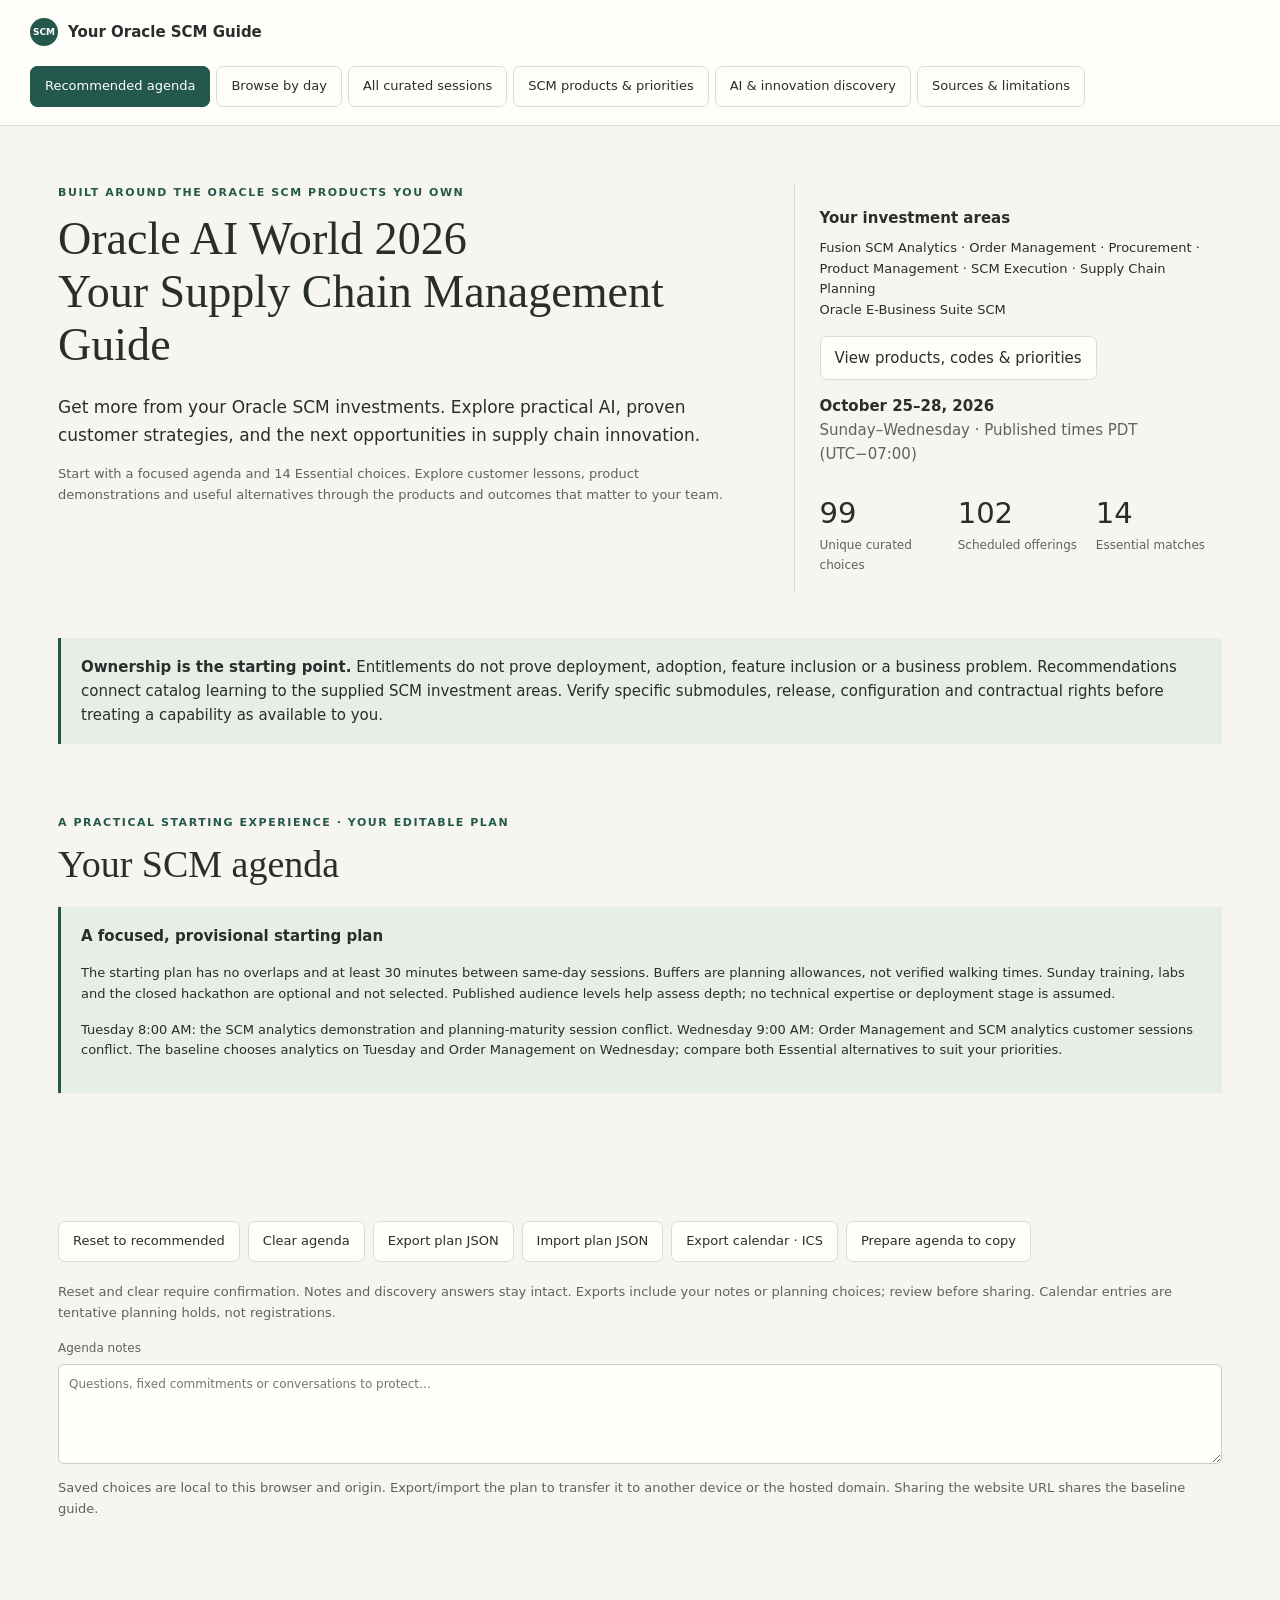
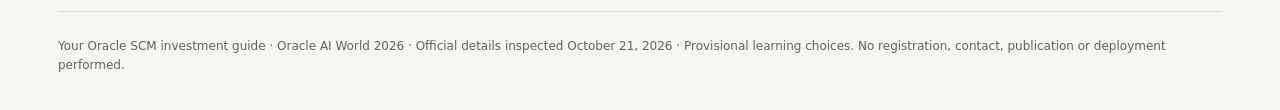
==== layout.html @ 31e5a720 "Add files via upload" ====
<!doctype html><html lang="en"><head><meta charset="utf-8"><meta name="viewport" content="width=device-width, initial-scale=1"><meta name="description" content="An investment-focused Oracle SCM learning and agenda guide for Oracle AI World 2026."><title>Oracle AI World 2026 | Your Supply Chain Management Guide</title><style>
:root{--paper:#fffefa;--bg:#f6f5ef;--ink:#272e2b;--muted:#5b655f;--line:#d9ded6;--accent:#24584d;--pale:#e7eee6;--gold:#866437}*{box-sizing:border-box}body{margin:0;background:var(--bg);color:var(--ink);font:15px/1.6 system-ui,-apple-system,"Segoe UI",sans-serif}button,input,select,textarea{font:inherit}button,a,input,select,textarea,summary{outline-offset:4px}button{cursor:pointer;background:var(--paper);border:1px solid var(--line);border-radius:7px;padding:9px 14px;color:var(--ink)}button:hover{border-color:var(--accent)}button[aria-pressed=true],button.active{color:white;background:var(--accent);border-color:var(--accent)}a{color:var(--accent);text-underline-offset:3px}h1,h2,h3{line-height:1.15}h1,h2{font-family:Georgia,serif;font-weight:400}h1{font-size:clamp(38px,5vw,64px);margin:12px 0 22px}h2{font-size:clamp(28px,3.5vw,38px);margin:12px 0 20px}h3{font-size:20px;margin:18px 0 12px}p{margin:8px 0 15px}.muted{color:var(--muted)}.small{font-size:13px}.eyebrow{text-transform:uppercase;letter-spacing:.14em;font-size:11px;font-weight:700;color:var(--accent)}.wrap{max-width:1220px;padding:0 28px;margin:auto}.brandbar{background:var(--paper);border-bottom:1px solid var(--line)}.brandinner{display:flex;justify-content:space-between;align-items:center;gap:20px;padding:18px 0;flex-wrap:wrap}.brand{font-weight:700;display:flex;align-items:center;gap:10px}.mark{display:inline-grid;place-items:center;border-radius:50%;background:var(--accent);color:white;width:28px;height:28px}nav{display:flex;gap:6px;flex-wrap:wrap}nav button{font-size:13px}.hero{display:grid;grid-template-columns:1.6fr 1fr;gap:50px;padding:58px 0 35px}.intro{font-size:17px;max-width:720px}.hero-aside{border-left:1px solid var(--line);padding:8px 0 8px 25px}.hero-aside strong{display:block}.facts{display:grid;grid-template-columns:repeat(3,1fr);gap:12px;margin:24px 0 10px}.facts b{display:block;font-size:29px;font-weight:500;color:var(--ink)}.facts span{font-size:12px;color:var(--muted)}.note{border-left:3px solid var(--accent);background:var(--pale);padding:17px 20px;margin:10px 0 25px}.panel{padding:20px 0 50px}.panel[hidden]{display:none!important}.start-grid{display:grid;grid-template-columns:repeat(2,1fr);gap:12px;margin:25px 0 40px}.starter{background:var(--paper);border:1px solid var(--line);border-radius:10px;padding:20px;text-align:left}.starter span{display:block}.starter .title{font:22px/1.25 Georgia,serif;margin:9px 0}.badge{display:inline-block;padding:4px 9px;background:var(--pale);border:1px solid #d2dfd0;border-radius:20px;font-size:11px;line-height:1.5}.badge.conditional{background:#f2eddc;border-color:#e3d7bb}.badge.adjacent{background:#efefea;border-color:#ddd}.toolbar{display:grid;grid-template-columns:2fr 1.4fr 1.4fr;gap:12px;padding:18px;background:var(--paper);border:1px solid var(--line);border-radius:10px}.toolbar.secondary{grid-template-columns:repeat(4,1fr);margin-top:10px}label{display:block;font-size:12px;color:var(--muted)}input,select,textarea{width:100%;border:1px solid #c8d1c7;border-radius:6px;padding:10px;background:var(--paper);color:var(--ink);margin-top:6px;min-width:0}.viewbar{display:flex;justify-content:space-between;gap:14px;align-items:center;margin:17px 0}.viewbar label{min-width:210px}.group-title{font:28px/1.2 Georgia,serif;margin:30px 0 16px}.session{background:var(--paper);border:1px solid var(--line);border-radius:10px;margin:11px 0;overflow:hidden}.session>summary{cursor:pointer;padding:19px 21px;list-style:none;display:flex;justify-content:space-between;gap:16px}.session>summary::-webkit-details-marker{display:none}.session>summary:after{content:'+';font-size:25px;color:var(--accent)}.session[open]>summary:after{content:'−'}.session .title{font-size:18px;line-height:1.35;display:block;font-weight:650;margin:6px 0 9px}.meta{display:flex;gap:8px;align-items:center;flex-wrap:wrap;color:var(--muted);font-size:12px}.session-body{border-top:1px solid var(--line);padding:22px}.judgments{display:grid;grid-template-columns:1fr 1fr;gap:24px;background:#f2f4ed;padding:18px;border-radius:8px;margin:15px 0}.judgments strong{font-size:13px;color:var(--accent)}.judgments p{font-size:14px;margin:8px 0 0}.tags{display:flex;gap:7px;flex-wrap:wrap;margin-bottom:15px}.tag{font-size:11px;border:1px solid var(--line);padding:3px 8px;border-radius:15px}.fields{display:grid;grid-template-columns:1fr 1fr;gap:15px 25px;margin:20px 0}.fields>div{border-bottom:1px solid var(--line);padding-bottom:11px}.fields dt{font-size:11px;color:var(--muted);text-transform:uppercase;letter-spacing:.05em}.fields dd{margin:6px 0 0;font-size:14px;overflow-wrap:anywhere}.fields .wide{grid-column:1/-1}.slots{width:100%;border-collapse:collapse;font-size:13px;margin:12px 0}.slots th,.slots td{text-align:left;border-bottom:1px solid var(--line);padding:9px 10px 9px 0;vertical-align:top}.actions{display:flex;gap:12px;flex-wrap:wrap;align-items:center}.actions button{font-size:12px}.full-desc{margin:17px 0 0}.full-desc summary{cursor:pointer;color:var(--accent);font-size:13px}.full-desc p{font-size:14px;margin-top:14px}.question{display:grid;grid-template-columns:45px 1fr;gap:15px;background:var(--paper);border:1px solid var(--line);border-radius:10px;margin:16px 0;padding:25px}.qnum{font:28px Georgia,serif;color:var(--accent)}.question h3{margin:8px 0 14px;font-size:19px}.question textarea{min-height:80px;font-size:14px}.sessionlinks{display:flex;gap:6px;flex-wrap:wrap;margin:12px 0}.sessionlinks button{font-size:12px;padding:5px 8px}.first-set{display:flex;gap:8px;flex-wrap:wrap;margin:18px 0}.path{background:var(--paper);padding:23px;border:1px solid var(--line);border-radius:10px;margin:15px 0}.path h3{margin-top:0;font:25px Georgia,serif}.coverage-grid{display:grid;grid-template-columns:repeat(4,1fr);gap:12px;margin:25px 0}.coverage-grid>div{background:var(--paper);border:1px solid var(--line);padding:20px;border-radius:9px}.coverage-grid b{display:block;font:32px Georgia,serif}.coverage-grid span{font-size:12px;color:var(--muted)}.table-wrap{overflow-x:auto}.guide-table{border-collapse:collapse;width:100%;background:var(--paper);font-size:14px}.guide-table th,.guide-table td{border:1px solid var(--line);padding:13px;text-align:left;vertical-align:top}.guide-table th{background:var(--pale)}.coverage-copy{max-width:1000px}.coverage-copy h3{margin-top:30px}.footer{border-top:1px solid var(--line);padding:25px 0 35px;color:var(--muted);font-size:12px}.empty{padding:35px;background:var(--paper);border:1px dashed var(--line);border-radius:9px}.dialog{max-width:940px;width:calc(100% - 30px);max-height:90vh;overflow:auto;border:1px solid var(--line);border-radius:12px;padding:25px;background:var(--paper);color:var(--ink)}dialog::backdrop{background:#152b24aa}.dialoghead{display:flex;justify-content:space-between;align-items:start;gap:20px}.dialoghead h2{font-size:28px;margin-top:0}.dialoghead button{flex-shrink:0}.status{font-size:12px;min-height:25px;color:var(--muted)}.need-list li{margin:9px 0}button[disabled]{cursor:default;opacity:.7}@media(max-width:850px){.hero{grid-template-columns:1fr;gap:24px;padding-top:35px}.hero-aside{border-left:2px solid var(--line);padding-left:20px}.toolbar{grid-template-columns:1fr 1fr}.toolbar>label:first-child{grid-column:1/-1}.toolbar.secondary{grid-template-columns:1fr 1fr}.coverage-grid{grid-template-columns:1fr 1fr}}@media(max-width:550px){.wrap{padding:0 17px}.brandinner{gap:14px}nav button{padding:8px;font-size:12px}.start-grid,.fields,.judgments{grid-template-columns:1fr}.toolbar,.toolbar.secondary{grid-template-columns:1fr}.toolbar>label:first-child{grid-column:auto}.viewbar{align-items:start;flex-direction:column}.viewbar label{width:100%}.question{grid-template-columns:1fr;padding:20px}.qnum{font-size:24px}.session>summary,.session-body{padding:17px}.slots th,.slots td{font-size:12px}.dialog{padding:18px}.dialoghead h2{font-size:23px}.coverage-grid>div{padding:14px}}@media(prefers-reduced-motion:reduce){*{scroll-behavior:auto!important}}
.day-browser{scroll-margin-top:20px;margin-top:22px}.day-switch{display:flex;gap:8px;overflow-x:auto;padding:10px 0 16px;max-width:100%;scrollbar-width:thin}.day-switch button{flex:0 0 auto;text-align:left;min-width:135px}.day-switch small{display:block;font-size:11px;opacity:.8;margin-top:3px}.view-switch{display:flex;gap:7px;flex-wrap:wrap}.view-switch button{font-size:12px}.toolbar.secondary{grid-template-columns:repeat(3,1fr)}.time-heading{font:18px/1.3 Georgia,serif;color:var(--accent);margin:22px 0 9px;padding-left:15px;border-left:3px solid var(--accent)}@media(max-width:850px){.toolbar.secondary{grid-template-columns:1fr 1fr}}@media(max-width:550px){.toolbar.secondary{grid-template-columns:1fr}.day-switch button{min-width:125px}}
@media(max-width:550px){.day-switch{display:grid;grid-template-columns:repeat(2,minmax(0,1fr));overflow:visible}.day-switch button{min-width:0;width:100%}.day-switch button:first-child{grid-column:1/-1}}</style><link rel="stylesheet" href="agenda.css"></head><body>
<header class="brandbar"><div class="wrap brandinner"><div class="brand"><span class="mark" style="font-size:9px">SCM</span>Your Oracle SCM Guide</div><nav aria-label="Main navigation"><button data-panel="agenda" aria-pressed="true">Recommended agenda</button><button id="browseDays">Browse by day</button><button data-panel="shortlist" aria-pressed="false">All curated sessions</button><button data-panel="products" aria-pressed="false">SCM products &amp; priorities</button><button data-panel="questions" aria-pressed="false">AI &amp; innovation discovery</button><button data-panel="coverage" aria-pressed="false">Sources &amp; limitations</button></nav></div></header>
<main class="wrap"><section class="hero"><div><div class="eyebrow">Built around the Oracle SCM products you own</div><h1 class="guide-title">Oracle AI World 2026<br>Your Supply Chain Management Guide</h1><p class="intro">Get more from your Oracle SCM investments. Explore practical AI, proven customer strategies, and the next opportunities in supply chain innovation.</p><p class="small muted">Start with a focused agenda and 14 Essential choices. Explore customer lessons, product demonstrations and useful alternatives through the products and outcomes that matter to your team.</p></div><aside class="hero-aside profile-facts"><strong>Your investment areas</strong><p class="small">Fusion SCM Analytics · Order Management · Procurement · Product Management · SCM Execution · Supply Chain Planning<br>Oracle E-Business Suite SCM</p><button data-panel="products">View products, codes &amp; priorities</button><strong>October 25–28, 2026</strong><span class="muted">Sunday–Wednesday · Published times PDT (UTC−07:00)</span><div class="facts"><span><b>99</b>Unique curated choices</span><span><b>102</b>Scheduled offerings</span><span><b>14</b>Essential matches</span></div></aside></section>
<div class="note"><strong>Ownership is the starting point.</strong> Entitlements do not prove deployment, adoption, feature inclusion or a business problem. Recommendations connect catalog learning to the supplied SCM investment areas. Verify specific submodules, release, configuration and contractual rights before treating a capability as available to you.</div><div id="status" class="status" role="status" aria-live="polite"></div>
<section id="agenda" class="panel"><div class="eyebrow">A practical starting experience · your editable plan</div><h2 id="agendaHeading">Your SCM agenda</h2><div class="note"><strong>A focused, provisional starting plan</strong><p class="small" id="baselineExplanation"></p><p class="small">The starting plan has no overlaps and at least 30 minutes between same-day sessions. Buffers are planning allowances, not verified walking times. Sunday training, labs and the closed hackathon are optional and not selected. Published audience levels help assess depth; no technical expertise or deployment stage is assumed.</p><p class="small">Tuesday 8:00 AM: the SCM analytics demonstration and planning-maturity session conflict. Wednesday 9:00 AM: Order Management and SCM analytics customer sessions conflict. The baseline chooses analytics on Tuesday and Order Management on Wednesday; compare both Essential alternatives to suit your priorities.</p></div><div id="agendaStats" class="agenda-stats"></div><p id="agendaSaveStatus" class="status" role="status"></p><p id="agendaNotice" class="status" role="status" aria-live="polite"></p><div class="agenda-tools"><button id="resetRecommended">Reset to recommended</button><button id="clearAgenda">Clear agenda</button><button id="exportAgendaPlan">Export plan JSON</button><button id="openPlanImport">Import plan JSON</button><button id="exportCalendar">Export calendar · ICS</button><button id="copyAgenda">Prepare agenda to copy</button><div id="agendaCopyWrap" class="answer-copy" hidden><label for="agendaCopyText">Copy your agenda text<textarea id="agendaCopyText" readonly rows="10"></textarea></label></div></div><p class="small muted">Reset and clear require confirmation. Notes and discovery answers stay intact. Exports include your notes or planning choices; review before sharing. Calendar entries are tentative planning holds, not registrations.</p><label for="agendaNotes"><span id="agendaNotesLabel">Agenda notes</span><textarea id="agendaNotes" placeholder="Questions, fixed commitments or conversations to protect…"></textarea></label><p class="small muted">Saved choices are local to this browser and origin. Export/import the plan to transfer it to another device or the hosted domain. Sharing the website URL shares the baseline guide.</p><div id="agendaConflicts"></div><div id="myAgendaDays" class="day-switch" role="group" aria-label="Selected agenda day"></div><div id="myAgendaList"></div></section>
<section id="shortlist" class="panel" hidden><div class="eyebrow">Discover by investment area, value and depth</div><h2>All curated SCM sessions</h2><p class="muted">99 unique choices · 102 published offerings · 14 Essential · 25 Strongly Recommended · 35 Useful Alternatives · 25 Discovery. Broader choices have an explicit SCM connection and conditional scope. The repeated FDI workshop is one choice with both official IDs and times.</p><details><summary>14 Essential / strongest matches</summary><div id="topSet" class="start-grid"></div></details><div class="toolbar"><label>Search title, ID, speaker, scope or product<input id="search" type="search" placeholder="Try inventory, supplier, EBS or item data…"></label><label>SCM product / entitlement area<select id="theme"><option value="">All seven investment areas</option></select></label><label>Priority<select id="tier"><option value="">All four tiers</option></select></label></div>
<div class="toolbar secondary discovery-filters"><label>Business outcome<select id="priority"><option value="">All outcomes</option></select></label><label>AI &amp; automation<select id="ai"><option value="">Any AI / non-AI emphasis</option></select></label><label>Session style · interpreted<select id="sessionType"><option value="">All session styles</option></select></label><label>Speaker mix · published affiliations<select id="speakerMix"><option value="">All speaker mixes</option></select></label><label>Content focus · interpreted<select id="focus"><option value="">All business / technical levels</option></select></label><label>Time · offering overlaps window<select id="timeWindow"><option value="">Any time</option><option value="morning">Morning · before noon</option><option value="afternoon">Afternoon · noon–5 PM</option><option value="evening">Evening · after 5 PM</option></select></label><label>Availability / evidence stage<select id="stage"><option value="">All evidence stages</option><option value="customer">Customer experience / case</option><option value="roadmap">Roadmap / preview</option><option value="exploration">Exploration / planned adoption</option><option value="seeded">Seeded / release-specific wording</option></select></label><label>Reset filters<button id="clearFilters" style="display:block;width:100%;margin-top:6px">Show all curated sessions</button></label></div>
<p class="small muted">Combine filters. A product association is an advisory relevance mapping, not a licensing determination. Customer framing and published speaker affiliations do not guarantee who leads every discussion. Filters never remove saved selections. Expanded details always show all offerings of that choice.</p><div class="toolbar secondary"><input id="day" type="hidden" value=""><label>Published format<select id="format"><option value="">All formats</option></select></label><label>Published audience<select id="audience"><option value="">All audience levels</option></select></label></div><div class="actions" style="margin-top:12px"><button id="strongestMatches">Essential matches</button></div><section id="dayBrowser" class="day-browser" aria-label="Browse sessions by day"><div class="eyebrow">October 25–28, 2026 · All times PDT</div><div id="dayButtons" class="day-switch" role="group" aria-label="Event day"></div><div class="viewbar"><span id="results" class="small" aria-live="polite"></span><div class="view-switch" role="group" aria-label="Display order"><button data-view="time" aria-pressed="true">Chronological timeline</button><button data-view="theme" aria-pressed="false">By product area</button><button data-view="rank" aria-pressed="false">By relevance</button></div><input id="order" type="hidden" value="time"></div></section><div id="sessionList"></div><div class="note small">Planning is not registration. The hackathon is fully booked in the catalog and can only be added as an explicit planning placeholder. Sunday courses OUT1006 and OUT1009 are explicitly paid and overlap for the full day. Prices are not supplied; registration is through My Account. Confirm prerequisites. Recording availability is not confirmed.</div></section>
<section id="products" class="panel" hidden><div class="eyebrow">Supplied ownership · deployment remains to be discovered</div><h2>SCM products &amp; priorities</h2><p class="muted">Six supplied SaaS investment areas and one EBS SCM area anchor the recommendations. Codes are reproduced from your brief; this website does not independently validate contracts or infer installed environments.</p><div id="productCards" class="product-grid"></div><h3>What value would make this worthwhile?</h3><p class="small muted">Choose an outcome to browse connected sessions. These are discovery prompts, not claims about current operational problems.</p><div id="outcomeButtons" class="first-set"></div><div class="note small"><strong>Scope to confirm.</strong> Examples using OTM, GTM, WMS, Advanced Inventory, Maintenance, PLM submodules, Field Service, AI Data Platform, OCI or partner tools do not establish those rights in the supplied product groups. A customer’s architecture is an example to evaluate, not a recommendation to buy or replicate it.</div></section>
<section id="questions" class="panel" hidden><div class="eyebrow">From possibilities to a governed learning plan</div><h2>AI &amp; innovation discovery</h2><p class="muted">Explore embedded SCM use cases, customer outcomes and future direction separately. The catalog can describe a capability, but it cannot establish your exact subscription, deployment, prerequisites or feature enablement.</p><div id="innovationCards" class="guide-priorities"></div><div class="actions" style="margin:22px 0"><button data-ai-filter="Agentic AI">Browse agentic SCM opportunities</button><button data-ai-filter="Controls & adoption">Explore controls &amp; adoption</button><button data-ai-filter="Analytics & predictive decisions">Explore analytics &amp; decisions</button></div><h3>Refine the guide through discovery</h3><p class="small muted">Start with the five highlighted questions. Answers stay local and do not automatically rerank sessions or change the fixed starting agenda.</p><div id="firstQuestions" class="first-set"></div><p id="persistStatus" class="small muted">Answers save in this browser only.</p><button id="exportAnswers">Prepare answers to copy</button><div id="answerExportWrap" class="answer-copy" hidden><label for="answerExport">Copy these discovery answers<textarea id="answerExport" readonly rows="10"></textarea></label></div><div id="questionList"></div></section>
<section id="coverage" class="panel" hidden><div class="eyebrow">Official catalog facts · transparent advisory judgments</div><h2>Sources &amp; limitations</h2><div class="coverage-grid"><div><b>717</b><span>Distinct listings rendered after complete available pagination</span></div><div><b>100</b><span>Official detail pages inspected directly</span></div><div><b>99 / 102</b><span>Unique choices / scheduled offerings</span></div><div><b>Oct 21</b><span>2026 terminal-browser verification</span></div></div><p>Research used only the already-open Oracle AI World session catalog in the terminal browser. All available Show more pagination was traversed, followed by a Supply Chain &amp; Manufacturing filter cross-check and direct inspection of every retained detail page. No external search, alternate-year catalog, API retrieval or replacement catalog was used.</p><p>The main catalog header displayed 719 sessions; complete pagination rendered 717 distinct listings and the filter dialog reported 717 results. The discrepancy is unresolved, so this guide does not claim inspection of two additional unseen records. All curated choices have inspected detail pages; none has a missing-detail notice. The exact catalog title “Codex + Oracle AI Database Hackathon at Oracle AI World 2026 [HAC1394]” establishes the year. Day filters publish October 25–28 with 2026 date values, and retained schedules publish PDT (UTC−07:00).</p><p>Titles, identifiers, speaker affiliations, formats, locations, dates and times are catalog facts. Short scope summaries, tiers, module mappings, business outcomes, content focus, recommendation reasons and evidence stages are advisory interpretations. All choices have a stated SCM connection; cross-enterprise or industry examples are conditional. No generic infrastructure, HCM-only or finance-only session was added to fill a quota.</p><p>The same FDI business-user workshop has separate official IDs HOL2769 and HOL2325. It is consolidated into one choice with two source links and offerings. BOO1584 and THR1577 each publish two offerings under one ID. Calendar exports preserve each selected offering and its official link.</p><p>Seeded, embedded or release-specific wording is reported only where the catalog supports it. It does not establish subscription inclusion, configuration, region, role access, general availability or deployment at your organization. Roadmaps, previews, targets and pilots remain distinct from customer use and achieved results. Meta’s example is exploration; CSG’s 80–90% compliance figure is a target; Watlow’s 60% efficiency figure is a published customer-specific result.</p><p>Product names and entitlement codes were supplied in the brief, not verified against contracts. Logistics products, PLM functions, Maintenance and other specific submodules may need separate scope checks. Optional services and partner products are flagged. No migration, purchase, application retirement, architecture or current problem is presumed.</p><p>Sunday courses OUT1006 and OUT1009 are explicitly paid, with registration through My Account; the catalog does not supply the amount. Other fees and prerequisites are Not provided where absent; that does not mean free or unrestricted. Published participation notes are preserved. The Fusion Agent Studio hackathon is fully booked and registration closed. Room seats are first-come, first-served except hackathons. A local selection or tentative calendar entry does not reserve a seat.</p><p>The static site uses no account or backend. Notes and selections are browser-local. They do not automatically transfer to GitHub Pages or another device. Export/import JSON to transfer them; review personal exports before sharing. Import validates this guide’s schema and offering identities. Links share the guide baseline, not private browser data. Check official pages again before attending because schedules may change.</p><a href="https://reg.rf.oracle.com/flow/oracle/oaiw26/catalog/page/catalog" target="_blank" rel="noopener">Open the official Oracle AI World catalog ↗</a></section>
<footer class="footer">Your Oracle SCM investment guide · Oracle AI World 2026 · Official details inspected October 21, 2026 · Provisional learning choices. No registration, contact, publication or deployment performed.</footer></main>
<dialog id="detailDialog" class="dialog" aria-labelledby="dialogTitle"><div class="dialoghead"><h2 id="dialogTitle"></h2><button id="closeDialog">Close session details</button></div><div id="dialogBody"></div></dialog>
<dialog id="agendaCompareDialog" class="dialog" aria-labelledby="agendaCompareTitle"><div class="dialoghead"><h2 id="agendaCompareTitle">Compare choices</h2><button id="closeAgendaCompare">Close comparison</button></div><p id="agendaCompareIntro" class="small muted"></p><div id="agendaCompareList"></div></dialog>
<dialog id="agendaActionDialog" class="dialog" aria-labelledby="agendaActionTitle"><h2 id="agendaActionTitle"></h2><div id="agendaActionCopy"></div><div class="actions" id="agendaActionButtons"></div></dialog>
<dialog id="planTransferDialog" class="dialog" aria-labelledby="planTransferTitle"><div class="dialoghead"><h2 id="planTransferTitle">Import plan</h2><button id="closePlanImport">Cancel import</button></div><p id="planImportExplanation" class="small"></p><label for="planImportFile">Choose your SCM plan JSON<input id="planImportFile" type="file" accept=".json,application/json"></label><label for="planImportText">Or paste the complete plan JSON<textarea id="planImportText"></textarea></label><p id="planImportStatus" class="status" role="status"></p><button id="applyPlanImport">Import plan and notes</button></dialog>
<script>const data=@@DATA@@;</script><script src="catalog-ui.js"></script><script src="agenda-core.js"></script><script src="calendar.js"></script><script src="agenda.js"></script><script src="discovery.js"></script></body></html>
---- agenda.css ----
.agenda-summary-actions{display:flex;gap:8px;flex-wrap:wrap;margin-top:12px;align-items:center}.agenda-summary-actions button,.agenda-slots button{font-size:12px;padding:6px 10px}.agenda-selected{border-color:var(--accent);box-shadow:inset 3px 0 var(--accent)}.agenda-selected-tag{color:var(--accent);font-weight:700;font-size:12px}.agenda-add[aria-pressed=true]{background:var(--accent);color:#fff}.agenda-tools{display:flex;gap:8px;flex-wrap:wrap;margin:20px 0}.agenda-tools button{font-size:13px}.agenda-stats{display:flex;gap:12px;align-items:center;flex-wrap:wrap;margin:18px 0}.agenda-stats strong{font:28px Georgia,serif}.agenda-warning{border-left:3px solid #956032;background:#f6eddf;padding:14px 17px;margin:12px 0;overflow-wrap:anywhere}.agenda-warning p{margin:5px 0}.agenda-gap{margin:15px 0;padding:10px 16px;color:var(--muted);border-left:2px dashed var(--line);font-size:13px}.agenda-slots td:last-child{min-width:190px}.agenda-slots .small{display:block;margin-top:6px}.agenda-comparison{border:1px solid var(--line);border-radius:8px;background:var(--paper);padding:17px;margin:12px 0}.agenda-comparison summary{cursor:pointer;line-height:1.4}.agenda-comparison summary strong{display:block;font-size:17px;margin:8px 0}.agenda-comparison .actions{margin:16px 0 4px}.agenda-reason{font-size:14px;margin-top:15px}.agenda-reason strong{color:var(--accent)}#agendaActionDialog{max-width:720px}#agendaActionDialog h2{font-size:28px}#planTransferDialog textarea{min-height:180px}#agendaNotes{min-height:100px}.agenda-nav-count{display:inline-block;min-width:1.4em;font-size:11px;margin-left:4px}#agendaSaveStatus,#agendaNotice{overflow-wrap:anywhere}.agenda-conflict-label{color:#805323;font-size:12px;font-weight:650}.agenda-source-line{font-size:13px;color:var(--muted)}.agenda-day-empty{padding:20px;border:1px dashed var(--line);border-radius:8px;color:var(--muted)}@media(max-width:550px){.agenda-summary-actions{flex-direction:column;align-items:stretch}.agenda-summary-actions button{width:100%;text-align:left}.agenda-tools{display:grid;grid-template-columns:1fr 1fr}.agenda-tools button{padding:9px 7px}.agenda-slots{min-width:650px}.agenda-comparison{padding:14px}.agenda-stats{gap:8px}#agendaActionDialog h2{font-size:24px}}

.guide-title{font-size:clamp(34px,4.3vw,53px)}.profile-facts strong{margin-top:14px}.recommended-tag{font-size:11px;color:var(--accent);border:1px solid #a8c3b7;padding:2px 7px;border-radius:12px}.guide-priorities{display:grid;grid-template-columns:1fr 1fr;gap:12px}.guide-priorities>div{background:var(--paper);border:1px solid var(--line);padding:20px;border-radius:9px}.guide-priorities h3{margin-top:0}.guide-print-only{display:none}@media(max-width:550px){.day-switch{display:grid;grid-template-columns:1fr 1fr;overflow:visible}.day-switch button{min-width:0;width:100%}.day-switch button:first-child{grid-column:1/-1}.guide-priorities{grid-template-columns:1fr}.hero{padding-top:28px}}@media print{.brandbar,.hero,.footer,#status,.agenda-tools,#agendaNotes,.hide-print,#myAgendaDays,.agenda-summary-actions,button,.panel:not(#agenda){display:none!important}#agenda{display:block!important}#agenda .session{break-inside:avoid}.guide-print-only{display:block}.session-body{display:block!important}.agenda-gap{font-size:11px}body{background:white;font-size:11px}.wrap{max-width:none;padding:0}.note{background:white;border:1px solid #aaa}.session .title{font-size:14px}.agenda-stats strong{font-size:20px}}

.panel{scroll-margin-top:115px}.day-browser,.question{scroll-margin-top:115px}.answer-copy{flex-basis:100%;width:100%;margin:14px 0}.answer-copy textarea{width:100%;min-height:180px}

@media(max-width:550px){.dialoghead h2{min-width:0;overflow-wrap:anywhere}.dialoghead button{max-width:42%;white-space:normal;overflow-wrap:anywhere}}

.product-grid{display:grid;grid-template-columns:repeat(2,minmax(0,1fr));gap:16px;margin:24px 0}.product-card{background:var(--paper);border:1px solid var(--line);border-radius:10px;padding:22px}.product-card h3{margin-top:8px}.product-card p{font-size:14px}.scope-flag{color:#805323;font-size:12px}.closed-tag{color:#8d332b;background:#fbebe5;border:1px solid #e6b8a8;border-radius:5px;padding:4px 8px;font-size:12px}.sources-list{display:flex;gap:10px;flex-wrap:wrap}.investment-code{font-family:ui-monospace,monospace;font-size:12px}.baseline-alternative{border-left:3px solid #997a48;padding:10px 14px;background:#f6f1e6;font-size:13px;margin:10px 0}.toolbar.secondary.discovery-filters{grid-template-columns:repeat(4,minmax(0,1fr))}.guide-title{font-size:clamp(32px,3.6vw,49px)}.product-grid,.guide-priorities{overflow-wrap:anywhere}@media(max-width:1050px){.toolbar.secondary.discovery-filters{grid-template-columns:repeat(2,minmax(0,1fr))}}@media(max-width:550px){.product-grid{grid-template-columns:1fr}.toolbar.secondary.discovery-filters{grid-template-columns:1fr}.product-card{padding:18px}.hero .guide-title{font-size:32px}}

.badge.discovery{background:#efe8f4;border-color:#d9cae5;color:#614873}
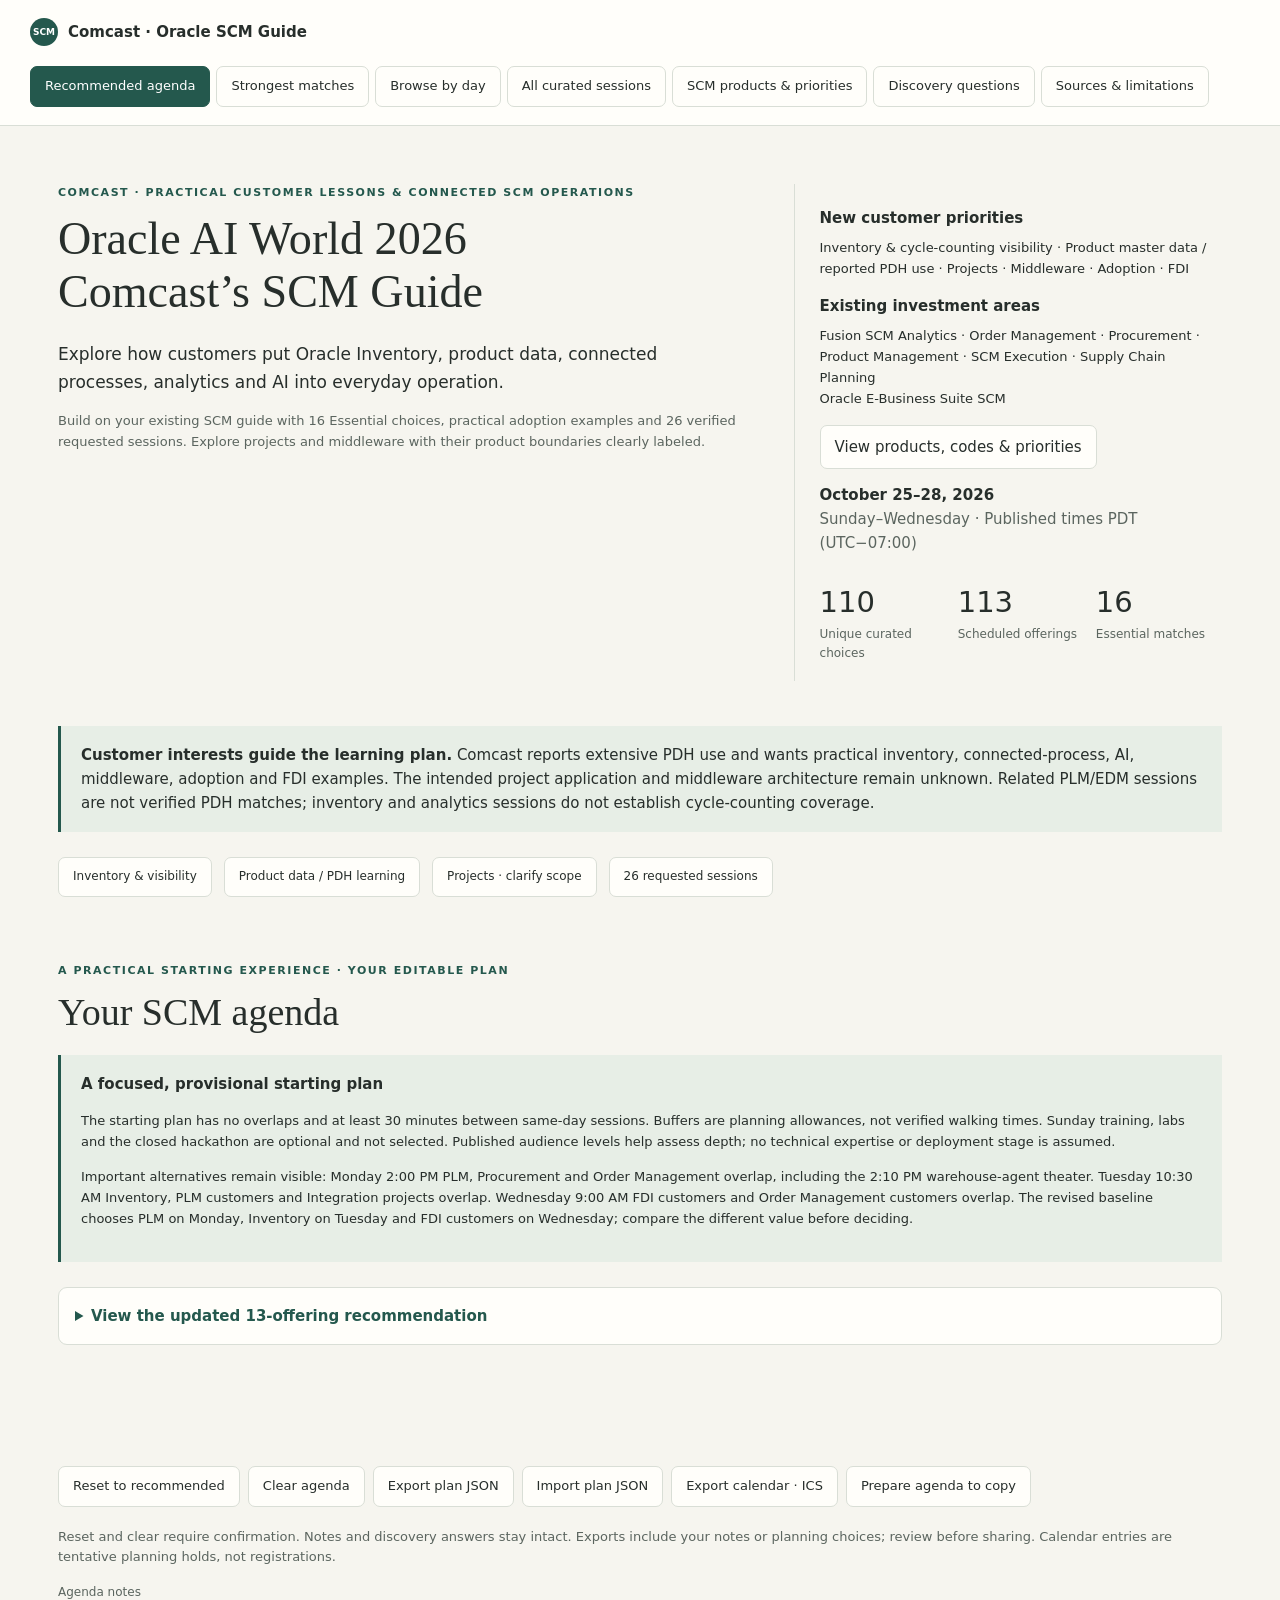
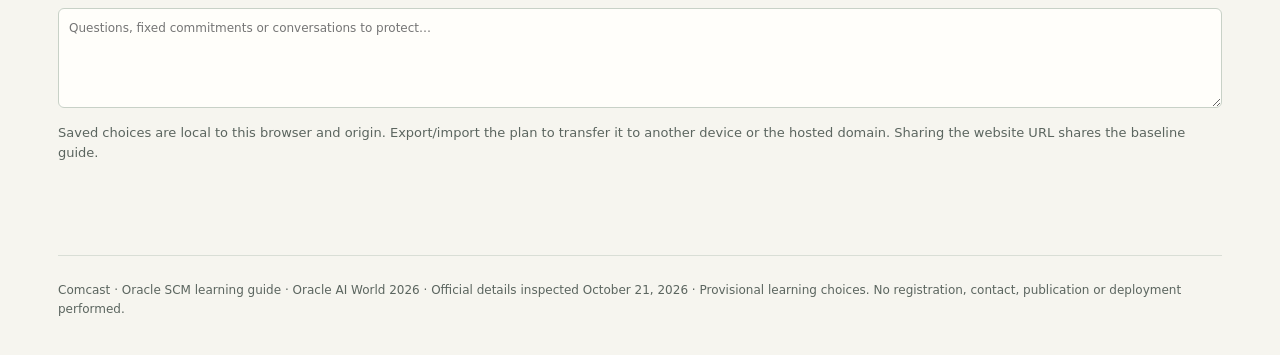
==== commit 4f256b98: "Add files via upload" ====
--- a/layout.html
+++ b/layout.html
@@ -1,18 +1,17 @@
-<!doctype html><html lang="en"><head><meta charset="utf-8"><meta name="viewport" content="width=device-width, initial-scale=1"><meta name="description" content="An investment-focused Oracle SCM learning and agenda guide for Oracle AI World 2026."><title>Oracle AI World 2026 | Your Supply Chain Management Guide</title><style>
+<!doctype html><html lang="en"><head><meta charset="utf-8"><meta name="viewport" content="width=device-width, initial-scale=1"><meta name="description" content="Comcast’s Oracle AI World 2026 SCM guide: inventory, product data, projects, integration, FDI and practical adoption."><title>Comcast SCM Guide | Oracle AI World 2026</title><style>
 :root{--paper:#fffefa;--bg:#f6f5ef;--ink:#272e2b;--muted:#5b655f;--line:#d9ded6;--accent:#24584d;--pale:#e7eee6;--gold:#866437}*{box-sizing:border-box}body{margin:0;background:var(--bg);color:var(--ink);font:15px/1.6 system-ui,-apple-system,"Segoe UI",sans-serif}button,input,select,textarea{font:inherit}button,a,input,select,textarea,summary{outline-offset:4px}button{cursor:pointer;background:var(--paper);border:1px solid var(--line);border-radius:7px;padding:9px 14px;color:var(--ink)}button:hover{border-color:var(--accent)}button[aria-pressed=true],button.active{color:white;background:var(--accent);border-color:var(--accent)}a{color:var(--accent);text-underline-offset:3px}h1,h2,h3{line-height:1.15}h1,h2{font-family:Georgia,serif;font-weight:400}h1{font-size:clamp(38px,5vw,64px);margin:12px 0 22px}h2{font-size:clamp(28px,3.5vw,38px);margin:12px 0 20px}h3{font-size:20px;margin:18px 0 12px}p{margin:8px 0 15px}.muted{color:var(--muted)}.small{font-size:13px}.eyebrow{text-transform:uppercase;letter-spacing:.14em;font-size:11px;font-weight:700;color:var(--accent)}.wrap{max-width:1220px;padding:0 28px;margin:auto}.brandbar{background:var(--paper);border-bottom:1px solid var(--line)}.brandinner{display:flex;justify-content:space-between;align-items:center;gap:20px;padding:18px 0;flex-wrap:wrap}.brand{font-weight:700;display:flex;align-items:center;gap:10px}.mark{display:inline-grid;place-items:center;border-radius:50%;background:var(--accent);color:white;width:28px;height:28px}nav{display:flex;gap:6px;flex-wrap:wrap}nav button{font-size:13px}.hero{display:grid;grid-template-columns:1.6fr 1fr;gap:50px;padding:58px 0 35px}.intro{font-size:17px;max-width:720px}.hero-aside{border-left:1px solid var(--line);padding:8px 0 8px 25px}.hero-aside strong{display:block}.facts{display:grid;grid-template-columns:repeat(3,1fr);gap:12px;margin:24px 0 10px}.facts b{display:block;font-size:29px;font-weight:500;color:var(--ink)}.facts span{font-size:12px;color:var(--muted)}.note{border-left:3px solid var(--accent);background:var(--pale);padding:17px 20px;margin:10px 0 25px}.panel{padding:20px 0 50px}.panel[hidden]{display:none!important}.start-grid{display:grid;grid-template-columns:repeat(2,1fr);gap:12px;margin:25px 0 40px}.starter{background:var(--paper);border:1px solid var(--line);border-radius:10px;padding:20px;text-align:left}.starter span{display:block}.starter .title{font:22px/1.25 Georgia,serif;margin:9px 0}.badge{display:inline-block;padding:4px 9px;background:var(--pale);border:1px solid #d2dfd0;border-radius:20px;font-size:11px;line-height:1.5}.badge.conditional{background:#f2eddc;border-color:#e3d7bb}.badge.adjacent{background:#efefea;border-color:#ddd}.toolbar{display:grid;grid-template-columns:2fr 1.4fr 1.4fr;gap:12px;padding:18px;background:var(--paper);border:1px solid var(--line);border-radius:10px}.toolbar.secondary{grid-template-columns:repeat(4,1fr);margin-top:10px}label{display:block;font-size:12px;color:var(--muted)}input,select,textarea{width:100%;border:1px solid #c8d1c7;border-radius:6px;padding:10px;background:var(--paper);color:var(--ink);margin-top:6px;min-width:0}.viewbar{display:flex;justify-content:space-between;gap:14px;align-items:center;margin:17px 0}.viewbar label{min-width:210px}.group-title{font:28px/1.2 Georgia,serif;margin:30px 0 16px}.session{background:var(--paper);border:1px solid var(--line);border-radius:10px;margin:11px 0;overflow:hidden}.session>summary{cursor:pointer;padding:19px 21px;list-style:none;display:flex;justify-content:space-between;gap:16px}.session>summary::-webkit-details-marker{display:none}.session>summary:after{content:'+';font-size:25px;color:var(--accent)}.session[open]>summary:after{content:'−'}.session .title{font-size:18px;line-height:1.35;display:block;font-weight:650;margin:6px 0 9px}.meta{display:flex;gap:8px;align-items:center;flex-wrap:wrap;color:var(--muted);font-size:12px}.session-body{border-top:1px solid var(--line);padding:22px}.judgments{display:grid;grid-template-columns:1fr 1fr;gap:24px;background:#f2f4ed;padding:18px;border-radius:8px;margin:15px 0}.judgments strong{font-size:13px;color:var(--accent)}.judgments p{font-size:14px;margin:8px 0 0}.tags{display:flex;gap:7px;flex-wrap:wrap;margin-bottom:15px}.tag{font-size:11px;border:1px solid var(--line);padding:3px 8px;border-radius:15px}.fields{display:grid;grid-template-columns:1fr 1fr;gap:15px 25px;margin:20px 0}.fields>div{border-bottom:1px solid var(--line);padding-bottom:11px}.fields dt{font-size:11px;color:var(--muted);text-transform:uppercase;letter-spacing:.05em}.fields dd{margin:6px 0 0;font-size:14px;overflow-wrap:anywhere}.fields .wide{grid-column:1/-1}.slots{width:100%;border-collapse:collapse;font-size:13px;margin:12px 0}.slots th,.slots td{text-align:left;border-bottom:1px solid var(--line);padding:9px 10px 9px 0;vertical-align:top}.actions{display:flex;gap:12px;flex-wrap:wrap;align-items:center}.actions button{font-size:12px}.full-desc{margin:17px 0 0}.full-desc summary{cursor:pointer;color:var(--accent);font-size:13px}.full-desc p{font-size:14px;margin-top:14px}.question{display:grid;grid-template-columns:45px 1fr;gap:15px;background:var(--paper);border:1px solid var(--line);border-radius:10px;margin:16px 0;padding:25px}.qnum{font:28px Georgia,serif;color:var(--accent)}.question h3{margin:8px 0 14px;font-size:19px}.question textarea{min-height:80px;font-size:14px}.sessionlinks{display:flex;gap:6px;flex-wrap:wrap;margin:12px 0}.sessionlinks button{font-size:12px;padding:5px 8px}.first-set{display:flex;gap:8px;flex-wrap:wrap;margin:18px 0}.path{background:var(--paper);padding:23px;border:1px solid var(--line);border-radius:10px;margin:15px 0}.path h3{margin-top:0;font:25px Georgia,serif}.coverage-grid{display:grid;grid-template-columns:repeat(4,1fr);gap:12px;margin:25px 0}.coverage-grid>div{background:var(--paper);border:1px solid var(--line);padding:20px;border-radius:9px}.coverage-grid b{display:block;font:32px Georgia,serif}.coverage-grid span{font-size:12px;color:var(--muted)}.table-wrap{overflow-x:auto}.guide-table{border-collapse:collapse;width:100%;background:var(--paper);font-size:14px}.guide-table th,.guide-table td{border:1px solid var(--line);padding:13px;text-align:left;vertical-align:top}.guide-table th{background:var(--pale)}.coverage-copy{max-width:1000px}.coverage-copy h3{margin-top:30px}.footer{border-top:1px solid var(--line);padding:25px 0 35px;color:var(--muted);font-size:12px}.empty{padding:35px;background:var(--paper);border:1px dashed var(--line);border-radius:9px}.dialog{max-width:940px;width:calc(100% - 30px);max-height:90vh;overflow:auto;border:1px solid var(--line);border-radius:12px;padding:25px;background:var(--paper);color:var(--ink)}dialog::backdrop{background:#152b24aa}.dialoghead{display:flex;justify-content:space-between;align-items:start;gap:20px}.dialoghead h2{font-size:28px;margin-top:0}.dialoghead button{flex-shrink:0}.status{font-size:12px;min-height:25px;color:var(--muted)}.need-list li{margin:9px 0}button[disabled]{cursor:default;opacity:.7}@media(max-width:850px){.hero{grid-template-columns:1fr;gap:24px;padding-top:35px}.hero-aside{border-left:2px solid var(--line);padding-left:20px}.toolbar{grid-template-columns:1fr 1fr}.toolbar>label:first-child{grid-column:1/-1}.toolbar.secondary{grid-template-columns:1fr 1fr}.coverage-grid{grid-template-columns:1fr 1fr}}@media(max-width:550px){.wrap{padding:0 17px}.brandinner{gap:14px}nav button{padding:8px;font-size:12px}.start-grid,.fields,.judgments{grid-template-columns:1fr}.toolbar,.toolbar.secondary{grid-template-columns:1fr}.toolbar>label:first-child{grid-column:auto}.viewbar{align-items:start;flex-direction:column}.viewbar label{width:100%}.question{grid-template-columns:1fr;padding:20px}.qnum{font-size:24px}.session>summary,.session-body{padding:17px}.slots th,.slots td{font-size:12px}.dialog{padding:18px}.dialoghead h2{font-size:23px}.coverage-grid>div{padding:14px}}@media(prefers-reduced-motion:reduce){*{scroll-behavior:auto!important}}
 .day-browser{scroll-margin-top:20px;margin-top:22px}.day-switch{display:flex;gap:8px;overflow-x:auto;padding:10px 0 16px;max-width:100%;scrollbar-width:thin}.day-switch button{flex:0 0 auto;text-align:left;min-width:135px}.day-switch small{display:block;font-size:11px;opacity:.8;margin-top:3px}.view-switch{display:flex;gap:7px;flex-wrap:wrap}.view-switch button{font-size:12px}.toolbar.secondary{grid-template-columns:repeat(3,1fr)}.time-heading{font:18px/1.3 Georgia,serif;color:var(--accent);margin:22px 0 9px;padding-left:15px;border-left:3px solid var(--accent)}@media(max-width:850px){.toolbar.secondary{grid-template-columns:1fr 1fr}}@media(max-width:550px){.toolbar.secondary{grid-template-columns:1fr}.day-switch button{min-width:125px}}
 @media(max-width:550px){.day-switch{display:grid;grid-template-columns:repeat(2,minmax(0,1fr));overflow:visible}.day-switch button{min-width:0;width:100%}.day-switch button:first-child{grid-column:1/-1}}</style><link rel="stylesheet" href="agenda.css"></head><body>
-<header class="brandbar"><div class="wrap brandinner"><div class="brand"><span class="mark" style="font-size:9px">SCM</span>Your Oracle SCM Guide</div><nav aria-label="Main navigation"><button data-panel="agenda" aria-pressed="true">Recommended agenda</button><button id="browseDays">Browse by day</button><button data-panel="shortlist" aria-pressed="false">All curated sessions</button><button data-panel="products" aria-pressed="false">SCM products &amp; priorities</button><button data-panel="questions" aria-pressed="false">AI &amp; innovation discovery</button><button data-panel="coverage" aria-pressed="false">Sources &amp; limitations</button></nav></div></header>
-<main class="wrap"><section class="hero"><div><div class="eyebrow">Built around the Oracle SCM products you own</div><h1 class="guide-title">Oracle AI World 2026<br>Your Supply Chain Management Guide</h1><p class="intro">Get more from your Oracle SCM investments. Explore practical AI, proven customer strategies, and the next opportunities in supply chain innovation.</p><p class="small muted">Start with a focused agenda and 14 Essential choices. Explore customer lessons, product demonstrations and useful alternatives through the products and outcomes that matter to your team.</p></div><aside class="hero-aside profile-facts"><strong>Your investment areas</strong><p class="small">Fusion SCM Analytics · Order Management · Procurement · Product Management · SCM Execution · Supply Chain Planning<br>Oracle E-Business Suite SCM</p><button data-panel="products">View products, codes &amp; priorities</button><strong>October 25–28, 2026</strong><span class="muted">Sunday–Wednesday · Published times PDT (UTC−07:00)</span><div class="facts"><span><b>99</b>Unique curated choices</span><span><b>102</b>Scheduled offerings</span><span><b>14</b>Essential matches</span></div></aside></section>
-<div class="note"><strong>Ownership is the starting point.</strong> Entitlements do not prove deployment, adoption, feature inclusion or a business problem. Recommendations connect catalog learning to the supplied SCM investment areas. Verify specific submodules, release, configuration and contractual rights before treating a capability as available to you.</div><div id="status" class="status" role="status" aria-live="polite"></div>
-<section id="agenda" class="panel"><div class="eyebrow">A practical starting experience · your editable plan</div><h2 id="agendaHeading">Your SCM agenda</h2><div class="note"><strong>A focused, provisional starting plan</strong><p class="small" id="baselineExplanation"></p><p class="small">The starting plan has no overlaps and at least 30 minutes between same-day sessions. Buffers are planning allowances, not verified walking times. Sunday training, labs and the closed hackathon are optional and not selected. Published audience levels help assess depth; no technical expertise or deployment stage is assumed.</p><p class="small">Tuesday 8:00 AM: the SCM analytics demonstration and planning-maturity session conflict. Wednesday 9:00 AM: Order Management and SCM analytics customer sessions conflict. The baseline chooses analytics on Tuesday and Order Management on Wednesday; compare both Essential alternatives to suit your priorities.</p></div><div id="agendaStats" class="agenda-stats"></div><p id="agendaSaveStatus" class="status" role="status"></p><p id="agendaNotice" class="status" role="status" aria-live="polite"></p><div class="agenda-tools"><button id="resetRecommended">Reset to recommended</button><button id="clearAgenda">Clear agenda</button><button id="exportAgendaPlan">Export plan JSON</button><button id="openPlanImport">Import plan JSON</button><button id="exportCalendar">Export calendar · ICS</button><button id="copyAgenda">Prepare agenda to copy</button><div id="agendaCopyWrap" class="answer-copy" hidden><label for="agendaCopyText">Copy your agenda text<textarea id="agendaCopyText" readonly rows="10"></textarea></label></div></div><p class="small muted">Reset and clear require confirmation. Notes and discovery answers stay intact. Exports include your notes or planning choices; review before sharing. Calendar entries are tentative planning holds, not registrations.</p><label for="agendaNotes"><span id="agendaNotesLabel">Agenda notes</span><textarea id="agendaNotes" placeholder="Questions, fixed commitments or conversations to protect…"></textarea></label><p class="small muted">Saved choices are local to this browser and origin. Export/import the plan to transfer it to another device or the hosted domain. Sharing the website URL shares the baseline guide.</p><div id="agendaConflicts"></div><div id="myAgendaDays" class="day-switch" role="group" aria-label="Selected agenda day"></div><div id="myAgendaList"></div></section>
-<section id="shortlist" class="panel" hidden><div class="eyebrow">Discover by investment area, value and depth</div><h2>All curated SCM sessions</h2><p class="muted">99 unique choices · 102 published offerings · 14 Essential · 25 Strongly Recommended · 35 Useful Alternatives · 25 Discovery. Broader choices have an explicit SCM connection and conditional scope. The repeated FDI workshop is one choice with both official IDs and times.</p><details><summary>14 Essential / strongest matches</summary><div id="topSet" class="start-grid"></div></details><div class="toolbar"><label>Search title, ID, speaker, scope or product<input id="search" type="search" placeholder="Try inventory, supplier, EBS or item data…"></label><label>SCM product / entitlement area<select id="theme"><option value="">All seven investment areas</option></select></label><label>Priority<select id="tier"><option value="">All four tiers</option></select></label></div>
-<div class="toolbar secondary discovery-filters"><label>Business outcome<select id="priority"><option value="">All outcomes</option></select></label><label>AI &amp; automation<select id="ai"><option value="">Any AI / non-AI emphasis</option></select></label><label>Session style · interpreted<select id="sessionType"><option value="">All session styles</option></select></label><label>Speaker mix · published affiliations<select id="speakerMix"><option value="">All speaker mixes</option></select></label><label>Content focus · interpreted<select id="focus"><option value="">All business / technical levels</option></select></label><label>Time · offering overlaps window<select id="timeWindow"><option value="">Any time</option><option value="morning">Morning · before noon</option><option value="afternoon">Afternoon · noon–5 PM</option><option value="evening">Evening · after 5 PM</option></select></label><label>Availability / evidence stage<select id="stage"><option value="">All evidence stages</option><option value="customer">Customer experience / case</option><option value="roadmap">Roadmap / preview</option><option value="exploration">Exploration / planned adoption</option><option value="seeded">Seeded / release-specific wording</option></select></label><label>Reset filters<button id="clearFilters" style="display:block;width:100%;margin-top:6px">Show all curated sessions</button></label></div>
-<p class="small muted">Combine filters. A product association is an advisory relevance mapping, not a licensing determination. Customer framing and published speaker affiliations do not guarantee who leads every discussion. Filters never remove saved selections. Expanded details always show all offerings of that choice.</p><div class="toolbar secondary"><input id="day" type="hidden" value=""><label>Published format<select id="format"><option value="">All formats</option></select></label><label>Published audience<select id="audience"><option value="">All audience levels</option></select></label></div><div class="actions" style="margin-top:12px"><button id="strongestMatches">Essential matches</button></div><section id="dayBrowser" class="day-browser" aria-label="Browse sessions by day"><div class="eyebrow">October 25–28, 2026 · All times PDT</div><div id="dayButtons" class="day-switch" role="group" aria-label="Event day"></div><div class="viewbar"><span id="results" class="small" aria-live="polite"></span><div class="view-switch" role="group" aria-label="Display order"><button data-view="time" aria-pressed="true">Chronological timeline</button><button data-view="theme" aria-pressed="false">By product area</button><button data-view="rank" aria-pressed="false">By relevance</button></div><input id="order" type="hidden" value="time"></div></section><div id="sessionList"></div><div class="note small">Planning is not registration. The hackathon is fully booked in the catalog and can only be added as an explicit planning placeholder. Sunday courses OUT1006 and OUT1009 are explicitly paid and overlap for the full day. Prices are not supplied; registration is through My Account. Confirm prerequisites. Recording availability is not confirmed.</div></section>
-<section id="products" class="panel" hidden><div class="eyebrow">Supplied ownership · deployment remains to be discovered</div><h2>SCM products &amp; priorities</h2><p class="muted">Six supplied SaaS investment areas and one EBS SCM area anchor the recommendations. Codes are reproduced from your brief; this website does not independently validate contracts or infer installed environments.</p><div id="productCards" class="product-grid"></div><h3>What value would make this worthwhile?</h3><p class="small muted">Choose an outcome to browse connected sessions. These are discovery prompts, not claims about current operational problems.</p><div id="outcomeButtons" class="first-set"></div><div class="note small"><strong>Scope to confirm.</strong> Examples using OTM, GTM, WMS, Advanced Inventory, Maintenance, PLM submodules, Field Service, AI Data Platform, OCI or partner tools do not establish those rights in the supplied product groups. A customer’s architecture is an example to evaluate, not a recommendation to buy or replicate it.</div></section>
-<section id="questions" class="panel" hidden><div class="eyebrow">From possibilities to a governed learning plan</div><h2>AI &amp; innovation discovery</h2><p class="muted">Explore embedded SCM use cases, customer outcomes and future direction separately. The catalog can describe a capability, but it cannot establish your exact subscription, deployment, prerequisites or feature enablement.</p><div id="innovationCards" class="guide-priorities"></div><div class="actions" style="margin:22px 0"><button data-ai-filter="Agentic AI">Browse agentic SCM opportunities</button><button data-ai-filter="Controls & adoption">Explore controls &amp; adoption</button><button data-ai-filter="Analytics & predictive decisions">Explore analytics &amp; decisions</button></div><h3>Refine the guide through discovery</h3><p class="small muted">Start with the five highlighted questions. Answers stay local and do not automatically rerank sessions or change the fixed starting agenda.</p><div id="firstQuestions" class="first-set"></div><p id="persistStatus" class="small muted">Answers save in this browser only.</p><button id="exportAnswers">Prepare answers to copy</button><div id="answerExportWrap" class="answer-copy" hidden><label for="answerExport">Copy these discovery answers<textarea id="answerExport" readonly rows="10"></textarea></label></div><div id="questionList"></div></section>
-<section id="coverage" class="panel" hidden><div class="eyebrow">Official catalog facts · transparent advisory judgments</div><h2>Sources &amp; limitations</h2><div class="coverage-grid"><div><b>717</b><span>Distinct listings rendered after complete available pagination</span></div><div><b>100</b><span>Official detail pages inspected directly</span></div><div><b>99 / 102</b><span>Unique choices / scheduled offerings</span></div><div><b>Oct 21</b><span>2026 terminal-browser verification</span></div></div><p>Research used only the already-open Oracle AI World session catalog in the terminal browser. All available Show more pagination was traversed, followed by a Supply Chain &amp; Manufacturing filter cross-check and direct inspection of every retained detail page. No external search, alternate-year catalog, API retrieval or replacement catalog was used.</p><p>The main catalog header displayed 719 sessions; complete pagination rendered 717 distinct listings and the filter dialog reported 717 results. The discrepancy is unresolved, so this guide does not claim inspection of two additional unseen records. All curated choices have inspected detail pages; none has a missing-detail notice. The exact catalog title “Codex + Oracle AI Database Hackathon at Oracle AI World 2026 [HAC1394]” establishes the year. Day filters publish October 25–28 with 2026 date values, and retained schedules publish PDT (UTC−07:00).</p><p>Titles, identifiers, speaker affiliations, formats, locations, dates and times are catalog facts. Short scope summaries, tiers, module mappings, business outcomes, content focus, recommendation reasons and evidence stages are advisory interpretations. All choices have a stated SCM connection; cross-enterprise or industry examples are conditional. No generic infrastructure, HCM-only or finance-only session was added to fill a quota.</p><p>The same FDI business-user workshop has separate official IDs HOL2769 and HOL2325. It is consolidated into one choice with two source links and offerings. BOO1584 and THR1577 each publish two offerings under one ID. Calendar exports preserve each selected offering and its official link.</p><p>Seeded, embedded or release-specific wording is reported only where the catalog supports it. It does not establish subscription inclusion, configuration, region, role access, general availability or deployment at your organization. Roadmaps, previews, targets and pilots remain distinct from customer use and achieved results. Meta’s example is exploration; CSG’s 80–90% compliance figure is a target; Watlow’s 60% efficiency figure is a published customer-specific result.</p><p>Product names and entitlement codes were supplied in the brief, not verified against contracts. Logistics products, PLM functions, Maintenance and other specific submodules may need separate scope checks. Optional services and partner products are flagged. No migration, purchase, application retirement, architecture or current problem is presumed.</p><p>Sunday courses OUT1006 and OUT1009 are explicitly paid, with registration through My Account; the catalog does not supply the amount. Other fees and prerequisites are Not provided where absent; that does not mean free or unrestricted. Published participation notes are preserved. The Fusion Agent Studio hackathon is fully booked and registration closed. Room seats are first-come, first-served except hackathons. A local selection or tentative calendar entry does not reserve a seat.</p><p>The static site uses no account or backend. Notes and selections are browser-local. They do not automatically transfer to GitHub Pages or another device. Export/import JSON to transfer them; review personal exports before sharing. Import validates this guide’s schema and offering identities. Links share the guide baseline, not private browser data. Check official pages again before attending because schedules may change.</p><a href="https://reg.rf.oracle.com/flow/oracle/oaiw26/catalog/page/catalog" target="_blank" rel="noopener">Open the official Oracle AI World catalog ↗</a></section>
-<footer class="footer">Your Oracle SCM investment guide · Oracle AI World 2026 · Official details inspected October 21, 2026 · Provisional learning choices. No registration, contact, publication or deployment performed.</footer></main>
+<header class="brandbar"><div class="wrap brandinner"><div class="brand"><span class="mark" style="font-size:9px">SCM</span>Comcast · Oracle SCM Guide</div><nav aria-label="Main navigation"><button data-panel="agenda" aria-pressed="true">Recommended agenda</button><button id="strongestNav">Strongest matches</button><button id="browseDays">Browse by day</button><button data-panel="shortlist" aria-pressed="false">All curated sessions</button><button data-panel="products" aria-pressed="false">SCM products &amp; priorities</button><button data-panel="questions" aria-pressed="false">Discovery questions</button><button data-panel="coverage" aria-pressed="false">Sources &amp; limitations</button></nav></div></header>
+<main class="wrap"><section class="hero"><div><div class="eyebrow">Comcast · Practical customer lessons &amp; connected SCM operations</div><h1 class="guide-title">Oracle AI World 2026<br>Comcast’s SCM Guide</h1><p class="intro">Explore how customers put Oracle Inventory, product data, connected processes, analytics and AI into everyday operation.</p><p class="small muted">Build on your existing SCM guide with 16 Essential choices, practical adoption examples and 26 verified requested sessions. Explore projects and middleware with their product boundaries clearly labeled.</p></div><aside class="hero-aside profile-facts"><strong>New customer priorities</strong><p class="small">Inventory &amp; cycle-counting visibility · Product master data / reported PDH use · Projects · Middleware · Adoption · FDI</p><strong>Existing investment areas</strong><p class="small">Fusion SCM Analytics · Order Management · Procurement · Product Management · SCM Execution · Supply Chain Planning<br>Oracle E-Business Suite SCM</p><button data-panel="products">View products, codes &amp; priorities</button><strong>October 25–28, 2026</strong><span class="muted">Sunday–Wednesday · Published times PDT (UTC−07:00)</span><div class="facts"><span><b>110</b>Unique curated choices</span><span><b>113</b>Scheduled offerings</span><span><b>16</b>Essential matches</span></div></aside></section>
+<div class="note"><strong>Customer interests guide the learning plan.</strong> Comcast reports extensive PDH use and wants practical inventory, connected-process, AI, middleware, adoption and FDI examples. The intended project application and middleware architecture remain unknown. Related PLM/EDM sessions are not verified PDH matches; inventory and analytics sessions do not establish cycle-counting coverage.</div><div class="actions priority-shortcuts"><button data-quick-topic="inventory">Inventory &amp; visibility</button><button data-quick-topic="pdh">Product data / PDH learning</button><button data-quick-topic="projects">Projects · clarify scope</button><button data-quick-topic="requested">26 requested sessions</button></div><div id="status" class="status" role="status" aria-live="polite"></div>
+<section id="agenda" class="panel"><div class="eyebrow">A practical starting experience · your editable plan</div><h2 id="agendaHeading">Your SCM agenda</h2><div class="note"><strong>A focused, provisional starting plan</strong><p class="small" id="baselineExplanation"></p><p class="small">The starting plan has no overlaps and at least 30 minutes between same-day sessions. Buffers are planning allowances, not verified walking times. Sunday training, labs and the closed hackathon are optional and not selected. Published audience levels help assess depth; no technical expertise or deployment stage is assumed.</p><p class="small">Important alternatives remain visible: Monday 2:00 PM PLM, Procurement and Order Management overlap, including the 2:10 PM warehouse-agent theater. Tuesday 10:30 AM Inventory, PLM customers and Integration projects overlap. Wednesday 9:00 AM FDI customers and Order Management customers overlap. The revised baseline chooses PLM on Monday, Inventory on Tuesday and FDI customers on Wednesday; compare the different value before deciding.</p></div><details class="recommendation-preview"><summary>View the updated 13-offering recommendation</summary><p class="small muted">A reference plan: viewing this does not replace your saved selections. Use Reset to recommended to apply it deliberately.</p><div id="recommendedPreview"></div></details><div id="agendaStats" class="agenda-stats"></div><p id="agendaSaveStatus" class="status" role="status"></p><p id="agendaNotice" class="status" role="status" aria-live="polite"></p><div class="agenda-tools"><button id="resetRecommended">Reset to recommended</button><button id="clearAgenda">Clear agenda</button><button id="exportAgendaPlan">Export plan JSON</button><button id="openPlanImport">Import plan JSON</button><button id="exportCalendar">Export calendar · ICS</button><button id="copyAgenda">Prepare agenda to copy</button><div id="agendaCopyWrap" class="answer-copy" hidden><label for="agendaCopyText">Copy your agenda text<textarea id="agendaCopyText" readonly rows="10"></textarea></label></div></div><p class="small muted">Reset and clear require confirmation. Notes and discovery answers stay intact. Exports include your notes or planning choices; review before sharing. Calendar entries are tentative planning holds, not registrations.</p><label for="agendaNotes"><span id="agendaNotesLabel">Agenda notes</span><textarea id="agendaNotes" placeholder="Questions, fixed commitments or conversations to protect…"></textarea></label><p class="small muted">Saved choices are local to this browser and origin. Export/import the plan to transfer it to another device or the hosted domain. Sharing the website URL shares the baseline guide.</p><div id="agendaConflicts"></div><div id="myAgendaDays" class="day-switch" role="group" aria-label="Selected agenda day"></div><div id="myAgendaList"></div></section>
+<section id="shortlist" class="panel" hidden><div class="eyebrow">Discover by investment area, value and depth</div><h2>All curated SCM sessions</h2><p class="muted">110 unique choices · 113 published offerings · 16 Essential · 62 Useful alternative · 32 Adjacent / requested. All 99 earlier choices are retained. Requested session is a separate label: a screenshot request does not automatically make a choice Essential.</p><details><summary>16 Essential / strongest matches</summary><div id="topSet" class="start-grid"></div></details><div class="toolbar"><label>Search title, ID, speaker, scope or product<input id="search" type="search" placeholder="Try inventory, product data, projects, FDI or adoption…"></label><label>SCM product / entitlement area<select id="theme"><option value="">All investment / exploratory areas</option></select></label><label>Priority<select id="tier"><option value="">All three tiers</option></select></label></div>
+<fieldset class="topic-filter"><legend>New topic filters · select one or more</legend><div id="topicFilters" class="topic-options"></div><label class="topic-mode">Combine selected tags<select id="topicMatch"><option value="any">Match any selected tag</option><option value="all">Match every selected tag</option></select></label><p class="small muted" id="topicStatus">Topic tags combine with day, relevance tier and the existing filters.</p></fieldset><div class="toolbar secondary discovery-filters"><label>Business outcome<select id="priority"><option value="">All outcomes</option></select></label><label>AI &amp; automation<select id="ai"><option value="">Any AI / non-AI emphasis</option></select></label><label>Session style · interpreted<select id="sessionType"><option value="">All session styles</option></select></label><label>Speaker mix · published affiliations<select id="speakerMix"><option value="">All speaker mixes</option></select></label><label>Content focus · interpreted<select id="focus"><option value="">All business / technical levels</option></select></label><label>Time · offering overlaps window<select id="timeWindow"><option value="">Any time</option><option value="morning">Morning · before noon</option><option value="afternoon">Afternoon · noon–5 PM</option><option value="evening">Evening · after 5 PM</option></select></label><label>Availability / evidence stage<select id="stage"><option value="">All evidence stages</option><option value="customer">Customer experience / case</option><option value="roadmap">Roadmap / preview</option><option value="exploration">Exploration / planned adoption</option><option value="seeded">Seeded / release-specific wording</option></select></label><label>Reset filters<button id="clearFilters" style="display:block;width:100%;margin-top:6px">Show all curated sessions</button></label></div>
+<p class="small muted">Combine filters. A tag identifies related learning, not verified capability or ownership. Product/data/platform limits appear in expanded details. Customer framing and published speaker affiliations do not guarantee who leads every discussion. Filters never remove saved selections. Expanded details always show all offerings of that choice.</p><div class="toolbar secondary"><input id="day" type="hidden" value=""><label>Published format<select id="format"><option value="">All formats</option></select></label><label>Published audience<select id="audience"><option value="">All audience levels</option></select></label></div><div class="actions" style="margin-top:12px"><button id="strongestMatches">Essential matches</button></div><section id="dayBrowser" class="day-browser" aria-label="Browse sessions by day"><div class="eyebrow">October 25–28, 2026 · All times PDT</div><div id="dayButtons" class="day-switch" role="group" aria-label="Event day"></div><div class="viewbar"><span id="results" class="small" aria-live="polite"></span><div class="view-switch" role="group" aria-label="Display order"><button data-view="time" aria-pressed="true">Chronological timeline</button><button data-view="theme" aria-pressed="false">By product area</button><button data-view="rank" aria-pressed="false">By relevance</button></div><input id="order" type="hidden" value="time"></div></section><div id="sessionList"></div><div class="note small">Planning is not registration. The hackathon is fully booked in the catalog and can only be added as an explicit planning placeholder. Sunday courses OUT1006 and OUT1009 are explicitly paid and overlap for the full day. Prices are not supplied; registration is through My Account. Confirm prerequisites. Recording availability is not confirmed.</div></section>
+<section id="products" class="panel" hidden><div class="eyebrow">Supplied ownership · deployment remains to be discovered</div><h2>SCM products &amp; priorities</h2><p class="muted">Six supplied SaaS investment areas and one EBS SCM area anchor the recommendations. Codes are reproduced from your brief; this website does not independently validate contracts or infer installed environments.</p><div id="productCards" class="product-grid"></div><div class="note small"><strong>Added exploration is separate from supplied product areas.</strong> Business Project Management, capital-construction projects, Oracle Integration and EDM are not assumed to be Comcast products. Oracle Integration development projects are distinct from the business “project module.” Product Hub / PDH is not established by PLM or EDM session wording. Use the new topic filters to explore these conditional matches.</div><h3>What value would make this worthwhile?</h3><p class="small muted">Choose an outcome to browse connected sessions. These are discovery prompts, not claims about current operational problems.</p><div id="outcomeButtons" class="first-set"></div><div class="note small"><strong>Scope to confirm.</strong> Examples using OTM, GTM, WMS, Advanced Inventory, Maintenance, PLM submodules, Field Service, AI Data Platform, OCI or partner tools do not establish those rights in the supplied product groups. A customer’s architecture is an example to evaluate, not a recommendation to buy or replicate it.</div></section>
+<section id="questions" class="panel" hidden><div class="eyebrow">From possibilities to a governed learning plan</div><h2>Discovery questions &amp; practical AI</h2><p class="muted">Explore inventory exceptions, product-data governance, projects, middleware, customer adoption and FDI with the original SCM priorities intact. The catalog can describe a capability, but it cannot establish your exact subscription, deployment, prerequisites or feature enablement.</p><div id="innovationCards" class="guide-priorities"></div><div class="actions" style="margin:22px 0"><button data-ai-filter="Agentic AI">Browse agentic SCM opportunities</button><button data-ai-filter="Controls & adoption">Explore controls &amp; adoption</button><button data-ai-filter="Analytics & predictive decisions">Explore analytics &amp; decisions</button></div><h3>Refine the guide through discovery</h3><p class="small muted">Start with the five highlighted questions. The original 12 answer slots are retained with related refinements; three focused questions were added. Review earlier answers against the updated wording. Answers remain local and do not automatically rerank sessions or replace the recommended agenda.</p><div id="firstQuestions" class="first-set"></div><p id="persistStatus" class="small muted">Answers save in this browser only.</p><button id="exportAnswers">Prepare answers to copy</button><div id="answerExportWrap" class="answer-copy" hidden><label for="answerExport">Copy these discovery answers<textarea id="answerExport" readonly rows="10"></textarea></label></div><div id="questionList"></div></section>
+<section id="coverage" class="panel" hidden><div class="eyebrow">Official catalog facts · explicit relevance limits</div><h2>Sources, requested-session checklist &amp; coverage</h2><div class="coverage-grid"><div><b>110 / 113</b><span>Unique choices / scheduled offerings</span></div><div><b>26 / 26</b><span>Requested sessions verified and included</span></div><div><b>11</b><span>New focused additions</span></div><div><b>Oct 21</b><span>2026 terminal-browser verification</span></div></div><p>The previous SCM research and all 99 existing choices were retained. This expansion live-rechecked every screenshot session and all 11 new additions through the already-open Oracle AI World terminal-browser catalog. No external search, snippets, direct API retrieval or broad catalog recollection was used. All 111 official IDs represented by 110 unique choices have inspected detail evidence. The original pagination covered 717 distinct listings; its earlier header of 719 was discrepant and no unseen records were claimed.</p><p>The catalog title “Codex + Oracle AI Database Hackathon at Oracle AI World 2026 [HAC1394]” was rechecked to confirm the year. Its day filters list Sunday October 25 through Wednesday October 28; retained detail pages publish PDT (UTC−07:00). Official titles, IDs, speakers, locations, formats and schedules are preserved. Tiers, mappings and short relevance/value explanations are advisory.</p><h3>Screenshot checklist · all 26 included</h3><p class="small">The supplied screenshot labels were shorthand and lacked full dates, AM/PM and timezone. The live schedule below is authoritative. Five rows differ in day or clock time. THR1577 also has a Wednesday offering. BOO1584 explicitly says Repeated Session: its Monday and Tuesday slots are separate offerings of one session, not a verified multipart course.</p><div class="table-wrap"><table class="guide-table requested-table"><thead><tr><th>Session · verified</th><th>Official schedule · 2026 · PDT</th><th>Screenshot shorthand</th><th>Verification / differences</th></tr></thead><tbody id="requestedAudit"></tbody></table></div><h3>Coverage boundaries and discovery gaps</h3><p>Exact searches for PDH, Product Hub and cycle counting returned No matching sessions. Product-management/PLM examples and EDM governance learning remain useful adjacent choices, but no direct PDH customer story or cycle-counting practice/reporting demonstration was verified. EDM manages enterprise structures; PLM covers product lifecycle; neither name automatically means PDH. Ask specialists about the exact Product Hub edition, stewardship, workflows and operational requirements.</p><p>Inventory sessions support accuracy, visibility, warehouse efficiency and customer process learning. They do not establish cycle counting, reconciliation procedures or cycle-count-specific BI unless explicitly stated. FDI is named where supported; broader analytics tags may involve Oracle Analytics, AI Data Platform or other products. FDI is distinct from OTBI. The intended business project application remains unknown: Fusion Cloud Project Management and capital-construction learning are conditional. Oracle Integration development projects are separately labeled, and Comcast’s middleware platform and topology are not assumed.</p><p>AI examples distinguish customer use and published results from demonstrations, exploration, previews and roadmaps. Lozier’s inventory/MRO agents and Lowe’s validation example are useful operating lessons; Meta is evaluating use cases. No particular agent is claimed to solve Comcast’s operational errors. Watlow’s published 60% result is case-specific; CSG’s 80–90% figure remains a target. Seeded or release-specific wording does not establish availability or contractual inclusion.</p><h3>Agenda and participation</h3><p>The revised 13-offering reference agenda covers the original seven investment areas, now emphasizing Inventory, product data, SCM analytics, connected-process customer lessons and contextual adoption. It has no overlaps and at least 30-minute same-day buffers; walking times are unverified. Strong conflicting options remain selectable, including short theater sessions partly inside breakouts. A new selection never silently removes another. Repeated offerings are grouped under one choice and selected by specific time slot. On-demand or unknown-time entries cannot enter the timed plan.</p><p>The earlier HOL2769 / HOL2325 workshop remains one choice with two official IDs and time slots. BOO1584 and THR1577 each have two offerings. Sunday OUT1006 and OUT1009 are explicitly paid; prices are Not provided and they overlap. The Fusion Agent Studio hackathon remains fully booked, with advance-registration/training requirements preserved. Other absent fields are Not provided. This does not mean free or unrestricted. Room seats are first-come, first-served except hackathons; local choices and calendar holds are not registration.</p><h3>Saving and transfer</h3><p>Existing customized selections, notes and answers remain in the original browser-local storage key. All 99 old session indices and 102 offering identities are retained. Reset deliberately applies the updated recommendation after confirmation while preserving notes and answers. There is no backend or cloud synchronization. Export/import plan JSON to move your data between devices or from localhost to GitHub Pages; it does not transfer automatically. Sharing the URL shares the reference guide, not private selections. Review personal exports before sharing. No publication or registration was performed.</p><a href="https://reg.rf.oracle.com/flow/oracle/oaiw26/catalog/page/catalog" target="_blank" rel="noopener">Open the official Oracle AI World catalog ↗</a></section><footer class="footer">Comcast · Oracle SCM learning guide · Oracle AI World 2026 · Official details inspected October 21, 2026 · Provisional learning choices. No registration, contact, publication or deployment performed.</footer></main>
 <dialog id="detailDialog" class="dialog" aria-labelledby="dialogTitle"><div class="dialoghead"><h2 id="dialogTitle"></h2><button id="closeDialog">Close session details</button></div><div id="dialogBody"></div></dialog>
 <dialog id="agendaCompareDialog" class="dialog" aria-labelledby="agendaCompareTitle"><div class="dialoghead"><h2 id="agendaCompareTitle">Compare choices</h2><button id="closeAgendaCompare">Close comparison</button></div><p id="agendaCompareIntro" class="small muted"></p><div id="agendaCompareList"></div></dialog>
 <dialog id="agendaActionDialog" class="dialog" aria-labelledby="agendaActionTitle"><h2 id="agendaActionTitle"></h2><div id="agendaActionCopy"></div><div class="actions" id="agendaActionButtons"></div></dialog>
--- a/agenda.css
+++ b/agenda.css
@@ -9,3 +9,5 @@
 .product-grid{display:grid;grid-template-columns:repeat(2,minmax(0,1fr));gap:16px;margin:24px 0}.product-card{background:var(--paper);border:1px solid var(--line);border-radius:10px;padding:22px}.product-card h3{margin-top:8px}.product-card p{font-size:14px}.scope-flag{color:#805323;font-size:12px}.closed-tag{color:#8d332b;background:#fbebe5;border:1px solid #e6b8a8;border-radius:5px;padding:4px 8px;font-size:12px}.sources-list{display:flex;gap:10px;flex-wrap:wrap}.investment-code{font-family:ui-monospace,monospace;font-size:12px}.baseline-alternative{border-left:3px solid #997a48;padding:10px 14px;background:#f6f1e6;font-size:13px;margin:10px 0}.toolbar.secondary.discovery-filters{grid-template-columns:repeat(4,minmax(0,1fr))}.guide-title{font-size:clamp(32px,3.6vw,49px)}.product-grid,.guide-priorities{overflow-wrap:anywhere}@media(max-width:1050px){.toolbar.secondary.discovery-filters{grid-template-columns:repeat(2,minmax(0,1fr))}}@media(max-width:550px){.product-grid{grid-template-columns:1fr}.toolbar.secondary.discovery-filters{grid-template-columns:1fr}.product-card{padding:18px}.hero .guide-title{font-size:32px}}
 
 .badge.discovery{background:#efe8f4;border-color:#d9cae5;color:#614873}
+
+.requested-tag{display:inline-block;border:1px solid #b9c6d4;background:#eef2f8;color:#3d5267;border-radius:16px;font-size:11px;padding:3px 8px}.topic-filter{border:1px solid var(--line);border-radius:10px;background:var(--paper);padding:18px;margin:16px 0}.topic-filter legend{font-size:14px;font-weight:650;padding:0 7px}.topic-options{display:flex;gap:8px;flex-wrap:wrap}.topic-option{display:flex;align-items:center;gap:7px;border:1px solid var(--line);border-radius:18px;padding:6px 10px;font-size:12px;color:var(--ink);cursor:pointer}.topic-option input{width:15px;height:15px;margin:0;accent-color:var(--accent)}.topic-option:has(input:checked){background:var(--pale);border-color:var(--accent)}.topic-mode{max-width:300px;margin-top:14px}.priority-shortcuts{margin:0 0 20px}.recommendation-preview{background:var(--paper);border:1px solid var(--line);border-radius:9px;padding:16px;margin:15px 0}.recommendation-preview>summary{cursor:pointer;font-weight:650;color:var(--accent)}.recommended-row{border-bottom:1px solid var(--line);padding:12px 0}.recommended-row>span{display:block}.recommended-row>button{text-align:left;margin-top:5px}.recommended-row p{margin-bottom:0}.requested-table{min-width:850px}.requested-table button{text-align:left;font-size:13px}.schedule-difference{background:#f6eddf}.note ul{padding-left:20px}.note li{margin:6px 0}@media(max-width:550px){.topic-options{display:grid;grid-template-columns:1fr}.topic-filter{padding:12px}.priority-shortcuts{display:grid;grid-template-columns:1fr}}
